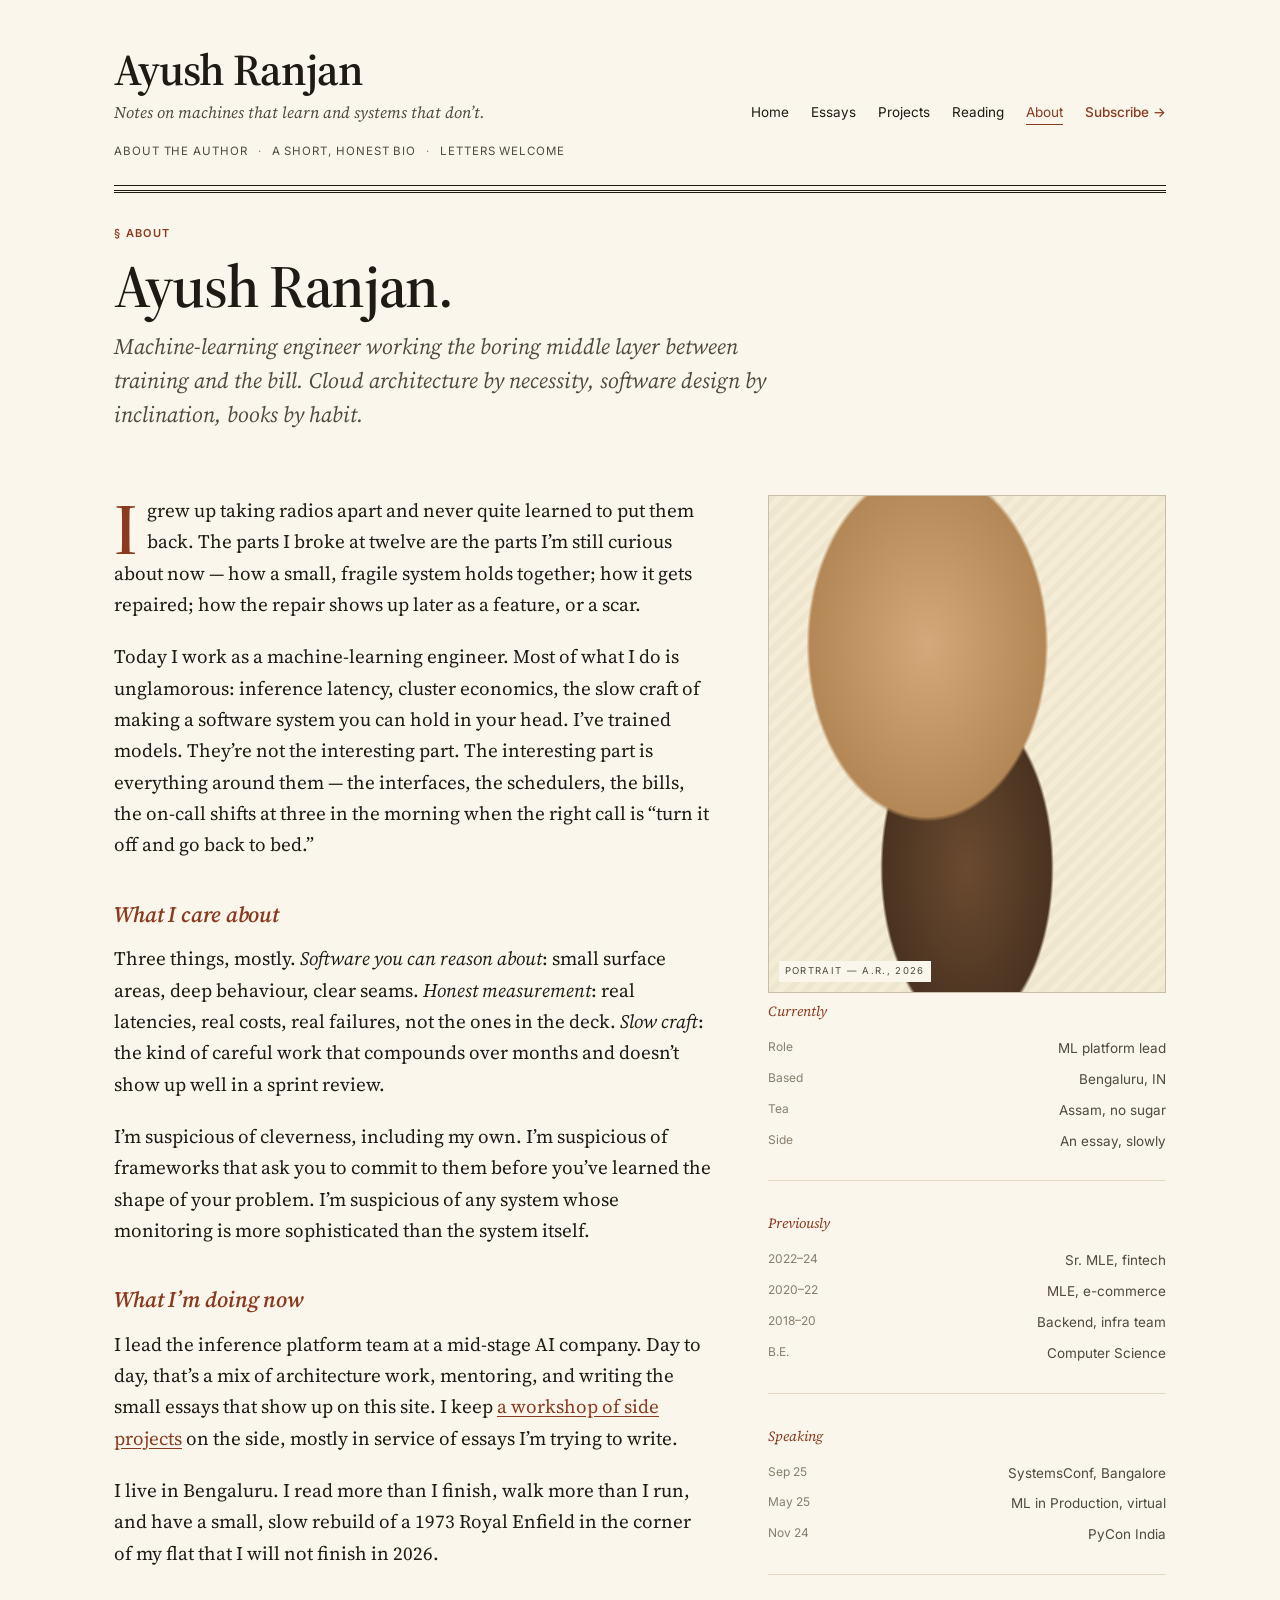
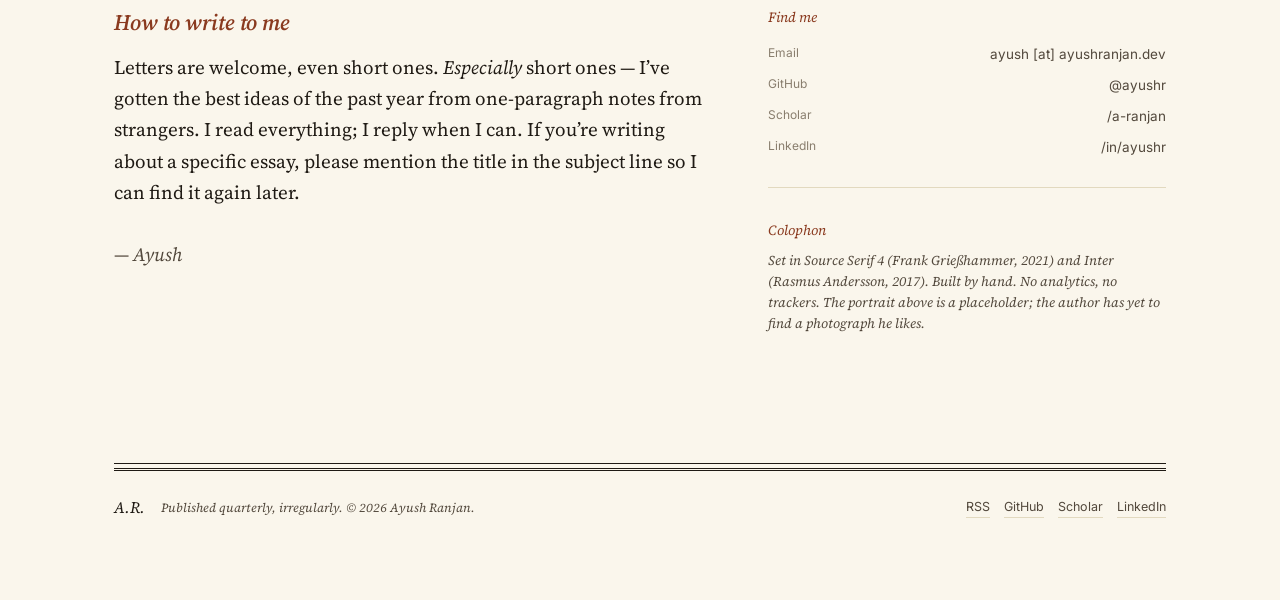
==== about.html @ 7af914fa "Initial commit" ====
<!doctype html>
<html lang="en">
<head>
  <meta charset="utf-8" />
  <meta name="viewport" content="width=device-width,initial-scale=1" />
  <title>About — Ayush Ranjan</title>
  <link rel="preconnect" href="https://fonts.googleapis.com">
  <link rel="preconnect" href="https://fonts.gstatic.com" crossorigin>
  <link href="https://fonts.googleapis.com/css2?family=Inter:wght@400;500;600;700&family=JetBrains+Mono:wght@400;500&family=Source+Serif+4:ital,wght@0,400;0,500;0,600;0,700;1,400;1,500;1,600&display=swap" rel="stylesheet">
  <link rel="stylesheet" href="press.css" />
</head>
<body>
  <main class="pr-wrap" data-screen-label="About">
    <header class="pr-nameplate">
      <div>
        <a href="index.html" class="pr-brand-serif">Ayush&nbsp;Ranjan</a>
        <div class="pr-brand-sub">Notes on machines that learn and systems that don&rsquo;t.</div>
      </div>
      <nav class="pr-nav">
        <a href="index.html">Home</a>
        <a href="writing.html">Essays</a>
        <a href="projects.html">Projects</a>
        <a href="reading.html">Reading</a>
        <a href="about.html" class="is-current">About</a>
        <a href="#" class="is-alt">Subscribe &rarr;</a>
      </nav>
    </header>
    <div class="pr-dateline">
      <span>About the author</span>
      <span class="pr-bullet">&middot;</span>
      <span>A short, honest bio</span>
      <span class="pr-bullet">&middot;</span>
      <span>Letters welcome</span>
    </div>

    <div class="pr-double-rule"></div>

    <section style="padding: 8px 0 16px">
      <div class="pr-kicker" style="margin-bottom:14px">&sect; About</div>
      <h1 style="font-family:var(--pr-serif); font-size:60px; font-weight:600; letter-spacing:-0.022em; margin:0 0 12px; line-height:1.02; text-wrap:balance;">
        Ayush Ranjan.
      </h1>
      <p style="font-family:var(--pr-serif); font-style:italic; font-size:22px; color:var(--pr-ink-2); max-width:680px; margin: 0 0 24px; text-wrap:pretty;">
        Machine-learning engineer working the boring middle layer between training and the bill.
        Cloud architecture by necessity, software design by inclination, books by habit.
      </p>
    </section>

    <section class="pr-about">
      <div class="pr-about-body">
        <p>
          <span class="pr-dropcap">I</span>
          grew up taking radios apart and never quite learned to put them back. The
          parts I broke at twelve are the parts I&rsquo;m still curious about now &mdash;
          how a small, fragile system holds together; how it gets repaired; how the
          repair shows up later as a feature, or a scar.
        </p>
        <p>
          Today I work as a machine-learning engineer. Most of what I do is unglamorous:
          inference latency, cluster economics, the slow craft of making a software
          system you can hold in your head. I&rsquo;ve trained models. They&rsquo;re not
          the interesting part. The interesting part is everything around them &mdash; the
          interfaces, the schedulers, the bills, the on-call shifts at three in the
          morning when the right call is &ldquo;turn it off and go back to bed.&rdquo;
        </p>

        <h2>What I care about</h2>
        <p>
          Three things, mostly. <em>Software you can reason about</em>: small surface
          areas, deep behaviour, clear seams. <em>Honest measurement</em>: real
          latencies, real costs, real failures, not the ones in the deck.
          <em>Slow craft</em>: the kind of careful work that compounds over months and
          doesn&rsquo;t show up well in a sprint review.
        </p>
        <p>
          I&rsquo;m suspicious of cleverness, including my own. I&rsquo;m suspicious of
          frameworks that ask you to commit to them before you&rsquo;ve learned the
          shape of your problem. I&rsquo;m suspicious of any system whose monitoring is
          more sophisticated than the system itself.
        </p>

        <h2>What I&rsquo;m doing now</h2>
        <p>
          I lead the inference platform team at a mid-stage AI company. Day to day,
          that&rsquo;s a mix of architecture work, mentoring, and writing the small
          essays that show up on this site. I keep <a href="projects.html" style="color:var(--pr-accent);text-decoration:underline;text-underline-offset:3px">a workshop of side projects</a>
          on the side, mostly in service of essays I&rsquo;m trying to write.
        </p>
        <p>
          I live in Bengaluru. I read more than I finish, walk more than I run, and
          have a small, slow rebuild of a 1973 Royal Enfield in the corner of my flat
          that I will not finish in 2026.
        </p>

        <h2>How to write to me</h2>
        <p>
          Letters are welcome, even short ones. <em>Especially</em> short ones &mdash;
          I&rsquo;ve gotten the best ideas of the past year from one-paragraph notes
          from strangers. I read everything; I reply when I can. If you&rsquo;re writing
          about a specific essay, please mention the title in the subject line so I can
          find it again later.
        </p>
        <p style="font-family:var(--pr-serif); font-style:italic; color:var(--pr-ink-2); margin-top: 1.6em;">
          &mdash; Ayush
        </p>
      </div>

      <aside class="pr-about-aside">
        <div class="pr-portrait" aria-hidden="true"></div>

        <div class="pr-aside-block">
          <div class="pr-aside-label">Currently</div>
          <ul class="pr-aside-list">
            <li><span class="pr-k">Role</span><span>ML platform lead</span></li>
            <li><span class="pr-k">Based</span><span>Bengaluru, IN</span></li>
            <li><span class="pr-k">Tea</span><span>Assam, no sugar</span></li>
            <li><span class="pr-k">Side</span><span>An essay, slowly</span></li>
          </ul>
        </div>

        <div class="pr-aside-block">
          <div class="pr-aside-label">Previously</div>
          <ul class="pr-aside-list">
            <li><span class="pr-k">2022&ndash;24</span><span>Sr. MLE, fintech</span></li>
            <li><span class="pr-k">2020&ndash;22</span><span>MLE, e-commerce</span></li>
            <li><span class="pr-k">2018&ndash;20</span><span>Backend, infra team</span></li>
            <li><span class="pr-k">B.E.</span><span>Computer Science</span></li>
          </ul>
        </div>

        <div class="pr-aside-block">
          <div class="pr-aside-label">Speaking</div>
          <ul class="pr-aside-list">
            <li><span class="pr-k">Sep 25</span><span>SystemsConf, Bangalore</span></li>
            <li><span class="pr-k">May 25</span><span>ML in Production, virtual</span></li>
            <li><span class="pr-k">Nov 24</span><span>PyCon India</span></li>
          </ul>
        </div>

        <div class="pr-aside-block">
          <div class="pr-aside-label">Find me</div>
          <ul class="pr-aside-list">
            <li><span class="pr-k">Email</span><span>ayush&nbsp;[at]&nbsp;ayushranjan.dev</span></li>
            <li><span class="pr-k">GitHub</span><span>@ayushr</span></li>
            <li><span class="pr-k">Scholar</span><span>/a-ranjan</span></li>
            <li><span class="pr-k">LinkedIn</span><span>/in/ayushr</span></li>
          </ul>
        </div>

        <div class="pr-aside-block">
          <div class="pr-aside-label">Colophon</div>
          <p style="font-family:var(--pr-serif); font-style:italic; font-size:13.5px; color:var(--pr-ink-2); margin: 0; line-height:1.55;">
            Set in Source Serif 4 (Frank Grie&szlig;hammer, 2021) and Inter (Rasmus Andersson, 2017). Built by hand. No analytics, no trackers. The portrait above is a placeholder; the author has yet to find a photograph he likes.
          </p>
        </div>
      </aside>
    </section>

    <footer class="pr-foot">
      <div class="pr-double-rule"></div>
      <div class="pr-foot-row">
        <span class="pr-foot-mark">A.R.</span>
        <span class="pr-foot-text">Published quarterly, irregularly. &copy; 2026 Ayush Ranjan.</span>
        <span class="pr-foot-links">
          <a href="#">RSS</a>
          <a href="#">GitHub</a>
          <a href="#">Scholar</a>
          <a href="#">LinkedIn</a>
        </span>
      </div>
    </footer>
  </main>
</body>
</html>
---- press.css ----
/* Press — shared stylesheet
   Editorial broadsheet: Source Serif headlines, Inter body.
*/

:root {
  --pr-serif: 'Source Serif 4', 'Source Serif Pro', Georgia, serif;
  --pr-sans: 'Inter', -apple-system, BlinkMacSystemFont, system-ui, sans-serif;
  --pr-ink: #1f1a14;
  --pr-ink-2: #52483c;
  --pr-ink-3: #897e6e;
  --pr-paper: #faf6ec;
  --pr-paper-2: #f4eedd;
  --pr-rule: #c8bea5;
  --pr-rule-soft: #e2d9bf;
  --pr-accent: #8a3a1f;
  --pr-accent-soft: #efe6d2;
  --pr-leaf: #54663a;
  --pr-leaf-soft: #e7ecdb;
}

* { box-sizing: border-box; }

html, body {
  margin: 0;
  padding: 0;
  background: var(--pr-paper);
  color: var(--pr-ink);
  font-family: var(--pr-sans);
  font-size: 15px;
  line-height: 1.55;
  -webkit-font-smoothing: antialiased;
  text-rendering: optimizeLegibility;
}

a { color: inherit; }

.pr-wrap {
  max-width: 1180px;
  margin: 0 auto;
  padding: 48px 64px 80px;
}

/* ── Nameplate ────────────────────────────────────────────── */
.pr-nameplate {
  display: flex;
  justify-content: space-between;
  align-items: flex-end;
  margin-bottom: 18px;
}
.pr-brand-serif {
  font-family: var(--pr-serif);
  font-size: 44px;
  font-weight: 600;
  letter-spacing: -0.02em;
  line-height: 1;
  text-decoration: none;
  color: var(--pr-ink);
}
.pr-brand-sub {
  font-family: var(--pr-serif);
  font-style: italic;
  font-size: 16px;
  color: var(--pr-ink-2);
  margin-top: 8px;
}
.pr-nav {
  display: flex;
  gap: 22px;
  font-size: 13.5px;
}
.pr-nav a {
  color: var(--pr-ink);
  text-decoration: none;
  border-bottom: 1px solid transparent;
  padding-bottom: 1px;
  transition: border-color 0.15s, color 0.15s;
}
.pr-nav a:hover { border-color: var(--pr-rule); }
.pr-nav a.is-current { border-color: var(--pr-accent); color: var(--pr-accent); }
.pr-nav a.is-alt { color: var(--pr-accent); font-weight: 500; }

.pr-dateline {
  font-size: 11.5px;
  color: var(--pr-ink-2);
  letter-spacing: 0.08em;
  text-transform: uppercase;
  display: flex;
  gap: 10px;
  flex-wrap: wrap;
}
.pr-dateline .pr-bullet { color: var(--pr-ink-3); }

/* ── Rules ────────────────────────────────────────────────── */
.pr-double-rule {
  height: 0;
  border-top: 1px solid var(--pr-ink);
  border-bottom: 3px double var(--pr-ink);
  padding: 2px 0;
  margin: 24px 0;
}
.pr-single-rule {
  height: 1px;
  background: var(--pr-rule);
  margin: 24px 0;
}

/* ── Section heads ────────────────────────────────────────── */
.pr-section { padding: 8px 0 28px; }
.pr-section-head {
  display: flex;
  justify-content: space-between;
  align-items: baseline;
  margin-bottom: 24px;
  gap: 18px;
}
.pr-section-head-l { display: flex; align-items: baseline; gap: 12px; }
.pr-section-tag {
  font-family: var(--pr-serif);
  font-style: italic;
  font-size: 14px;
  color: var(--pr-accent);
}
.pr-section-title {
  font-family: var(--pr-serif);
  font-size: 26px;
  font-weight: 600;
  letter-spacing: -0.01em;
  margin: 0;
}
.pr-section-meta {
  font-family: var(--pr-serif);
  font-style: italic;
  font-size: 14px;
  color: var(--pr-ink-2);
}
.pr-section-link {
  font-size: 12.5px;
  color: var(--pr-ink-2);
  text-decoration: none;
  border-bottom: 1px solid var(--pr-rule);
}
.pr-section-link:hover { color: var(--pr-accent); border-color: var(--pr-accent); }

/* ── Kicker / chip ────────────────────────────────────────── */
.pr-kicker {
  font-size: 11px;
  letter-spacing: 0.12em;
  text-transform: uppercase;
  color: var(--pr-accent);
  font-weight: 600;
}
.pr-chip {
  font-size: 10px;
  letter-spacing: 0.1em;
  text-transform: uppercase;
  padding: 3px 8px;
  border-radius: 999px;
  font-weight: 600;
}
.pr-chip--ship { background: var(--pr-leaf-soft); color: var(--pr-leaf); }
.pr-chip--pause { background: var(--pr-accent-soft); color: #7a653a; }
.pr-chip--archive { background: #e6dfd0; color: #7a705f; }

/* ── Buttons ──────────────────────────────────────────────── */
.pr-btn {
  display: inline-flex;
  align-items: center;
  gap: 6px;
  font-size: 13px;
  color: var(--pr-accent);
  text-decoration: none;
  font-weight: 500;
  cursor: pointer;
  background: transparent;
  border: none;
  padding: 0;
  font-family: inherit;
}
.pr-btn:hover { text-decoration: underline; text-underline-offset: 3px; }

/* ── Footer ───────────────────────────────────────────────── */
.pr-foot { margin-top: 48px; }
.pr-foot-row {
  display: flex;
  justify-content: space-between;
  align-items: center;
  font-size: 12.5px;
  color: var(--pr-ink-2);
  gap: 16px;
  flex-wrap: wrap;
}
.pr-foot-mark { font-family: var(--pr-serif); font-style: italic; font-size: 16px; color: var(--pr-ink); }
.pr-foot-text { font-family: var(--pr-serif); font-style: italic; flex: 1; min-width: 200px; }
.pr-foot-links { display: flex; gap: 14px; }
.pr-foot-links a {
  color: var(--pr-ink-2);
  text-decoration: none;
  border-bottom: 1px solid var(--pr-rule-soft);
}
.pr-foot-links a:hover { color: var(--pr-accent); border-color: var(--pr-accent); }

/* ── Home: hero ───────────────────────────────────────────── */
.pr-hero { display: grid; grid-template-columns: 1.3fr 1fr; gap: 48px; padding: 12px 0 32px; }
.pr-hero-title {
  font-family: var(--pr-serif);
  font-size: 56px;
  line-height: 1.04;
  letter-spacing: -0.02em;
  font-weight: 600;
  margin: 14px 0 0;
  text-wrap: balance;
}
.pr-hero-title em { font-style: italic; font-weight: 500; }
.pr-hero-dek {
  font-family: var(--pr-serif);
  font-size: 18px;
  line-height: 1.55;
  color: var(--pr-ink-2);
  margin-top: 24px;
  max-width: 520px;
  text-wrap: pretty;
}
.pr-hero-foot {
  margin-top: 28px;
  display: flex;
  gap: 10px;
  align-items: center;
  font-size: 13px;
  color: var(--pr-ink-2);
}
.pr-byline { font-family: var(--pr-serif); font-style: italic; }
.pr-hero-r { border-left: 1px solid var(--pr-rule); padding-left: 32px; }
.pr-feat-title {
  font-family: var(--pr-serif);
  font-size: 26px;
  font-weight: 600;
  line-height: 1.15;
  letter-spacing: -0.01em;
  margin: 10px 0 0;
  text-wrap: balance;
}
.pr-feat-title a { color: inherit; text-decoration: none; }
.pr-feat-title a:hover { color: var(--pr-accent); }
.pr-feat-dek { font-size: 14px; color: var(--pr-ink-2); line-height: 1.55; margin-top: 12px; text-wrap: pretty; }
.pr-feat-meta { font-size: 12px; color: var(--pr-ink-3); margin-top: 14px; display: flex; gap: 8px; align-items: center; }
.pr-feat-plate {
  margin-top: 20px;
  height: 160px;
  border: 1px solid var(--pr-rule);
  background: repeating-linear-gradient(135deg, #efe6cf 0 6px, #f5ecd6 6px 12px);
  display: flex;
  align-items: flex-end;
  padding: 12px;
  position: relative;
}
.pr-feat-plate-label {
  font-size: 10.5px;
  letter-spacing: 0.1em;
  text-transform: uppercase;
  color: var(--pr-ink-2);
  background: var(--pr-paper);
  padding: 3px 6px;
}

/* ── Essay list ───────────────────────────────────────────── */
.pr-essay-grid {
  list-style: none;
  padding: 0;
  margin: 0;
  display: grid;
  grid-template-columns: 1fr 1fr;
  gap: 32px 48px;
}
.pr-essay-grid--three { grid-template-columns: 1fr 1fr 1fr; gap: 32px; }
.pr-essay {
  border-top: 1px solid var(--pr-rule);
  padding-top: 16px;
}
.pr-essay-head { display: flex; justify-content: space-between; align-items: baseline; margin-bottom: 8px; gap: 12px; }
.pr-essay-meta { font-size: 11.5px; color: var(--pr-ink-3); white-space: nowrap; }
.pr-essay-title {
  font-family: var(--pr-serif);
  font-size: 22px;
  line-height: 1.2;
  font-weight: 600;
  letter-spacing: -0.01em;
  margin: 4px 0 10px;
  text-wrap: balance;
}
.pr-essay-title a { color: inherit; text-decoration: none; }
.pr-essay-title a:hover { color: var(--pr-accent); }
.pr-essay-blurb { font-size: 14px; color: var(--pr-ink-2); margin: 0; line-height: 1.55; text-wrap: pretty; }
.pr-essay-more { margin-top: 10px; }

/* ── Writing archive: long list ───────────────────────────── */
.pr-archive-row {
  display: grid;
  grid-template-columns: 120px 1fr 100px;
  gap: 24px;
  padding: 18px 0;
  border-bottom: 1px solid var(--pr-rule-soft);
  align-items: baseline;
  text-decoration: none;
  color: inherit;
  transition: background 0.12s;
}
.pr-archive-row:hover { background: rgba(0,0,0,0.025); }
.pr-archive-date { font-size: 12px; color: var(--pr-ink-3); letter-spacing: 0.04em; }
.pr-archive-title { font-family: var(--pr-serif); font-size: 19px; font-weight: 500; letter-spacing: -0.005em; }
.pr-archive-title-kicker { font-size: 11px; letter-spacing: 0.12em; text-transform: uppercase; color: var(--pr-accent); display: block; margin-bottom: 4px; font-weight: 600; }
.pr-archive-meta { font-size: 12px; color: var(--pr-ink-3); text-align: right; }

.pr-year-head {
  font-family: var(--pr-serif);
  font-size: 14px;
  font-style: italic;
  color: var(--pr-ink-2);
  letter-spacing: 0.04em;
  padding: 32px 0 6px;
  border-bottom: 1px solid var(--pr-rule);
  margin-bottom: 0;
}
.pr-year-head:first-of-type { padding-top: 8px; }

.pr-archive-intro {
  font-family: var(--pr-serif);
  font-size: 18px;
  color: var(--pr-ink-2);
  max-width: 640px;
  margin: 0 0 32px;
  text-wrap: pretty;
  font-style: italic;
}

/* Filter chips */
.pr-filter-bar {
  display: flex;
  gap: 6px;
  margin: 8px 0 24px;
  flex-wrap: wrap;
  align-items: center;
}
.pr-filter-label { font-size: 12px; color: var(--pr-ink-3); margin-right: 6px; }
.pr-chip-btn {
  font-family: inherit;
  font-size: 12px;
  color: var(--pr-ink-2);
  background: transparent;
  border: 1px solid var(--pr-rule);
  border-radius: 999px;
  padding: 4px 12px;
  cursor: pointer;
  transition: all 0.12s;
}
.pr-chip-btn:hover { border-color: var(--pr-ink-2); color: var(--pr-ink); }
.pr-chip-btn.is-active {
  background: var(--pr-ink);
  border-color: var(--pr-ink);
  color: var(--pr-paper);
}

/* ── Essay reader ─────────────────────────────────────────── */
.pr-article {
  max-width: 680px;
  margin: 0 auto;
}
.pr-article-head { padding: 12px 0 32px; }
.pr-article-title {
  font-family: var(--pr-serif);
  font-size: 52px;
  line-height: 1.05;
  letter-spacing: -0.022em;
  font-weight: 600;
  margin: 16px 0 18px;
  text-wrap: balance;
}
.pr-article-dek {
  font-family: var(--pr-serif);
  font-size: 21px;
  line-height: 1.45;
  color: var(--pr-ink-2);
  font-style: italic;
  font-weight: 400;
  margin: 0;
  text-wrap: pretty;
}
.pr-article-meta {
  display: flex;
  gap: 12px;
  align-items: center;
  margin-top: 24px;
  padding-top: 18px;
  border-top: 1px solid var(--pr-rule-soft);
  font-size: 13px;
  color: var(--pr-ink-2);
}
.pr-article-meta .pr-author-avatar {
  width: 36px;
  height: 36px;
  border-radius: 50%;
  background: var(--pr-accent);
  color: var(--pr-paper);
  display: flex;
  align-items: center;
  justify-content: center;
  font-family: var(--pr-serif);
  font-weight: 600;
  font-size: 16px;
}

.pr-article-body {
  font-family: var(--pr-serif);
  font-size: 19px;
  line-height: 1.65;
  color: var(--pr-ink);
}
.pr-article-body > * + * { margin-top: 1.1em; }
.pr-article-body p { margin: 0; text-wrap: pretty; }
.pr-article-body h2 {
  font-family: var(--pr-serif);
  font-size: 26px;
  font-weight: 600;
  letter-spacing: -0.01em;
  margin: 1.8em 0 0.3em;
  text-wrap: balance;
}
.pr-article-body h3 {
  font-family: var(--pr-serif);
  font-size: 20px;
  font-style: italic;
  font-weight: 500;
  margin: 1.6em 0 0.2em;
  color: var(--pr-ink);
}
.pr-article-body blockquote {
  margin: 1.4em 0;
  padding: 0 0 0 24px;
  border-left: 3px solid var(--pr-accent);
  font-style: italic;
  color: var(--pr-ink-2);
}
.pr-article-body code {
  font-family: 'JetBrains Mono', ui-monospace, monospace;
  font-size: 0.85em;
  background: var(--pr-paper-2);
  padding: 2px 6px;
  border-radius: 3px;
}
.pr-article-body pre {
  font-family: 'JetBrains Mono', ui-monospace, monospace;
  font-size: 13.5px;
  background: var(--pr-paper-2);
  border: 1px solid var(--pr-rule-soft);
  padding: 18px 22px;
  overflow-x: auto;
  line-height: 1.55;
}
.pr-article-body pre code { background: transparent; padding: 0; }
.pr-article-body ul, .pr-article-body ol { padding-left: 1.4em; }
.pr-article-body li { margin: 0.4em 0; }
.pr-article-body figure { margin: 1.8em 0; }
.pr-article-body figcaption {
  font-size: 13px;
  color: var(--pr-ink-3);
  font-style: italic;
  font-family: var(--pr-serif);
  margin-top: 8px;
  text-align: center;
}
.pr-article-body .pr-fig-plate {
  height: 240px;
  background: repeating-linear-gradient(135deg, #efe6cf 0 6px, #f5ecd6 6px 12px);
  border: 1px solid var(--pr-rule);
  display: flex;
  align-items: center;
  justify-content: center;
}
.pr-article-body .pr-fig-plate span {
  font-family: var(--pr-sans);
  font-size: 11px;
  letter-spacing: 0.12em;
  text-transform: uppercase;
  color: var(--pr-ink-2);
  background: var(--pr-paper);
  padding: 4px 10px;
}

.pr-dropcap {
  font-family: var(--pr-serif);
  font-size: 72px;
  line-height: 0.78;
  float: left;
  margin: 6px 10px 0 0;
  color: var(--pr-accent);
  font-weight: 600;
}

.pr-article-foot {
  margin-top: 64px;
  padding-top: 32px;
  border-top: 3px double var(--pr-ink);
}
.pr-related {
  display: grid;
  grid-template-columns: 1fr 1fr;
  gap: 32px;
  margin-top: 24px;
}
.pr-related a {
  text-decoration: none;
  display: block;
  padding-top: 14px;
  border-top: 1px solid var(--pr-rule);
}
.pr-related-kicker { font-size: 11px; letter-spacing: 0.12em; text-transform: uppercase; color: var(--pr-ink-3); margin-bottom: 6px; }
.pr-related-title { font-family: var(--pr-serif); font-size: 18px; font-weight: 600; color: var(--pr-ink); }

/* ── Projects ─────────────────────────────────────────────── */
.pr-proj-detail {
  display: grid;
  grid-template-columns: 1fr;
  gap: 0;
  margin-top: 8px;
}
.pr-proj-row {
  display: grid;
  grid-template-columns: 240px 1fr;
  gap: 56px;
  padding: 36px 0;
  border-top: 1px solid var(--pr-rule);
}
.pr-proj-row:last-child { border-bottom: 1px solid var(--pr-rule); }
.pr-proj-name {
  font-family: var(--pr-serif);
  font-size: 32px;
  font-weight: 600;
  letter-spacing: -0.015em;
  margin: 0;
}
.pr-proj-tag { font-size: 11px; letter-spacing: 0.12em; text-transform: uppercase; color: var(--pr-ink-3); margin-bottom: 10px; }
.pr-proj-status { margin-top: 14px; display: flex; align-items: center; gap: 8px; }
.pr-proj-lede {
  font-family: var(--pr-serif);
  font-size: 19px;
  font-style: italic;
  color: var(--pr-ink-2);
  margin: 0 0 16px;
  line-height: 1.45;
}
.pr-proj-body { font-size: 15px; color: var(--pr-ink); line-height: 1.65; }
.pr-proj-body p { margin: 0 0 14px; text-wrap: pretty; }
.pr-proj-stats {
  display: grid;
  grid-template-columns: repeat(3, 1fr);
  gap: 24px;
  margin: 18px 0 14px;
  padding: 16px 0;
  border-top: 1px solid var(--pr-rule-soft);
  border-bottom: 1px solid var(--pr-rule-soft);
}
.pr-stat-num {
  font-family: var(--pr-serif);
  font-size: 26px;
  font-weight: 600;
  color: var(--pr-ink);
  letter-spacing: -0.02em;
}
.pr-stat-label { font-size: 11px; letter-spacing: 0.1em; text-transform: uppercase; color: var(--pr-ink-3); margin-top: 4px; }
.pr-proj-stack { display: flex; gap: 8px; flex-wrap: wrap; margin-top: 12px; }
.pr-stack-chip {
  font-family: 'JetBrains Mono', ui-monospace, monospace;
  font-size: 11.5px;
  color: var(--pr-ink-2);
  background: var(--pr-paper-2);
  padding: 3px 8px;
  border-radius: 3px;
}
.pr-proj-links { margin-top: 16px; display: flex; gap: 16px; font-size: 13px; }

/* ── Reading log ──────────────────────────────────────────── */
.pr-read-section { margin-bottom: 40px; }
.pr-read-list { list-style: none; padding: 0; margin: 0; }
.pr-read-item {
  display: grid;
  grid-template-columns: 60px 1fr 100px;
  gap: 20px;
  padding: 14px 0;
  border-bottom: 1px solid var(--pr-rule-soft);
  align-items: baseline;
}
.pr-read-num { font-family: var(--pr-serif); font-style: italic; color: var(--pr-ink-3); font-size: 13px; }
.pr-read-title { font-family: var(--pr-serif); font-size: 17px; color: var(--pr-ink); font-weight: 500; }
.pr-read-by { font-size: 12.5px; color: var(--pr-ink-3); margin-left: 8px; }
.pr-read-note { font-family: var(--pr-serif); font-style: italic; font-size: 14px; color: var(--pr-ink-2); margin-top: 4px; text-wrap: pretty; }
.pr-read-verdict {
  font-size: 11px;
  letter-spacing: 0.1em;
  text-transform: uppercase;
  color: var(--pr-ink-3);
  text-align: right;
}
.pr-read-verdict.is-current { color: var(--pr-accent); font-weight: 600; }
.pr-read-verdict.is-great { color: var(--pr-leaf); font-weight: 600; }

/* ── About ────────────────────────────────────────────────── */
.pr-about { display: grid; grid-template-columns: 1.5fr 1fr; gap: 56px; padding: 24px 0; }
.pr-about-body {
  font-family: var(--pr-serif);
  font-size: 19px;
  line-height: 1.65;
  color: var(--pr-ink);
}
.pr-about-body p { margin: 0; text-wrap: pretty; }
.pr-about-body p + p { margin-top: 1.1em; }
.pr-about-body h2 {
  font-family: var(--pr-serif);
  font-size: 22px;
  font-weight: 600;
  font-style: italic;
  letter-spacing: -0.005em;
  margin: 1.6em 0 0.5em;
  color: var(--pr-accent);
}
.pr-about-aside {
  font-size: 13.5px;
  color: var(--pr-ink-2);
}
.pr-aside-block { margin-bottom: 32px; padding-bottom: 24px; border-bottom: 1px solid var(--pr-rule-soft); }
.pr-aside-block:last-child { border: none; }
.pr-aside-label {
  font-family: var(--pr-serif);
  font-style: italic;
  font-size: 14px;
  color: var(--pr-accent);
  margin-bottom: 10px;
}
.pr-aside-list { list-style: none; padding: 0; margin: 0; }
.pr-aside-list li { padding: 5px 0; display: flex; justify-content: space-between; gap: 12px; }
.pr-aside-list .pr-k { color: var(--pr-ink-3); font-size: 12px; }

.pr-portrait {
  width: 100%;
  aspect-ratio: 4/5;
  background:
    radial-gradient(ellipse at 40% 30%, #d4a87a 0%, #b48756 35%, transparent 36%),
    radial-gradient(ellipse at 50% 75%, #6b4a30 0%, #4a3320 30%, transparent 31%),
    repeating-linear-gradient(135deg, #efe6cf 0 6px, #f5ecd6 6px 12px);
  border: 1px solid var(--pr-rule);
  margin-bottom: 8px;
  position: relative;
}
.pr-portrait::after {
  content: 'PORTRAIT — A.R., 2026';
  position: absolute;
  bottom: 10px;
  left: 10px;
  font-family: var(--pr-sans);
  font-size: 9.5px;
  letter-spacing: 0.14em;
  text-transform: uppercase;
  color: var(--pr-ink-2);
  background: var(--pr-paper);
  padding: 3px 6px;
}

/* ── Now strip ────────────────────────────────────────────── */
.pr-now-strip {
  display: grid;
  grid-template-columns: repeat(3, 1fr);
  gap: 28px;
  padding: 22px 0;
  border-top: 1px solid var(--pr-rule);
  border-bottom: 1px solid var(--pr-rule);
  background: rgba(0,0,0,0.012);
}
.pr-now-col { padding: 0 4px; }
.pr-now-k { font-size: 10.5px; letter-spacing: 0.12em; text-transform: uppercase; color: var(--pr-accent); font-weight: 600; margin-bottom: 6px; }
.pr-now-v { font-family: var(--pr-serif); font-size: 15px; color: var(--pr-ink); line-height: 1.45; }

/* ── Crumbs ───────────────────────────────────────────────── */
.pr-crumbs {
  font-size: 12px;
  color: var(--pr-ink-3);
  margin-bottom: 8px;
  letter-spacing: 0.04em;
}
.pr-crumbs a { color: var(--pr-ink-2); text-decoration: none; border-bottom: 1px solid var(--pr-rule-soft); }
.pr-crumbs a:hover { color: var(--pr-accent); }

/* ── Responsive ───────────────────────────────────────────── */
@media (max-width: 880px) {
  .pr-wrap { padding: 32px 28px 56px; }
  .pr-nameplate { flex-direction: column; align-items: flex-start; gap: 16px; }
  .pr-hero, .pr-about, .pr-proj-row, .pr-now-strip { grid-template-columns: 1fr; gap: 24px; }
  .pr-hero-r { border-left: none; padding-left: 0; border-top: 1px solid var(--pr-rule); padding-top: 24px; }
  .pr-essay-grid, .pr-essay-grid--three, .pr-related { grid-template-columns: 1fr; }
  .pr-hero-title { font-size: 40px; }
  .pr-article-title { font-size: 36px; }
  .pr-archive-row { grid-template-columns: 1fr; gap: 6px; }
  .pr-archive-meta { text-align: left; }
  .pr-read-item { grid-template-columns: 1fr; gap: 6px; }
  .pr-read-verdict { text-align: left; }
}
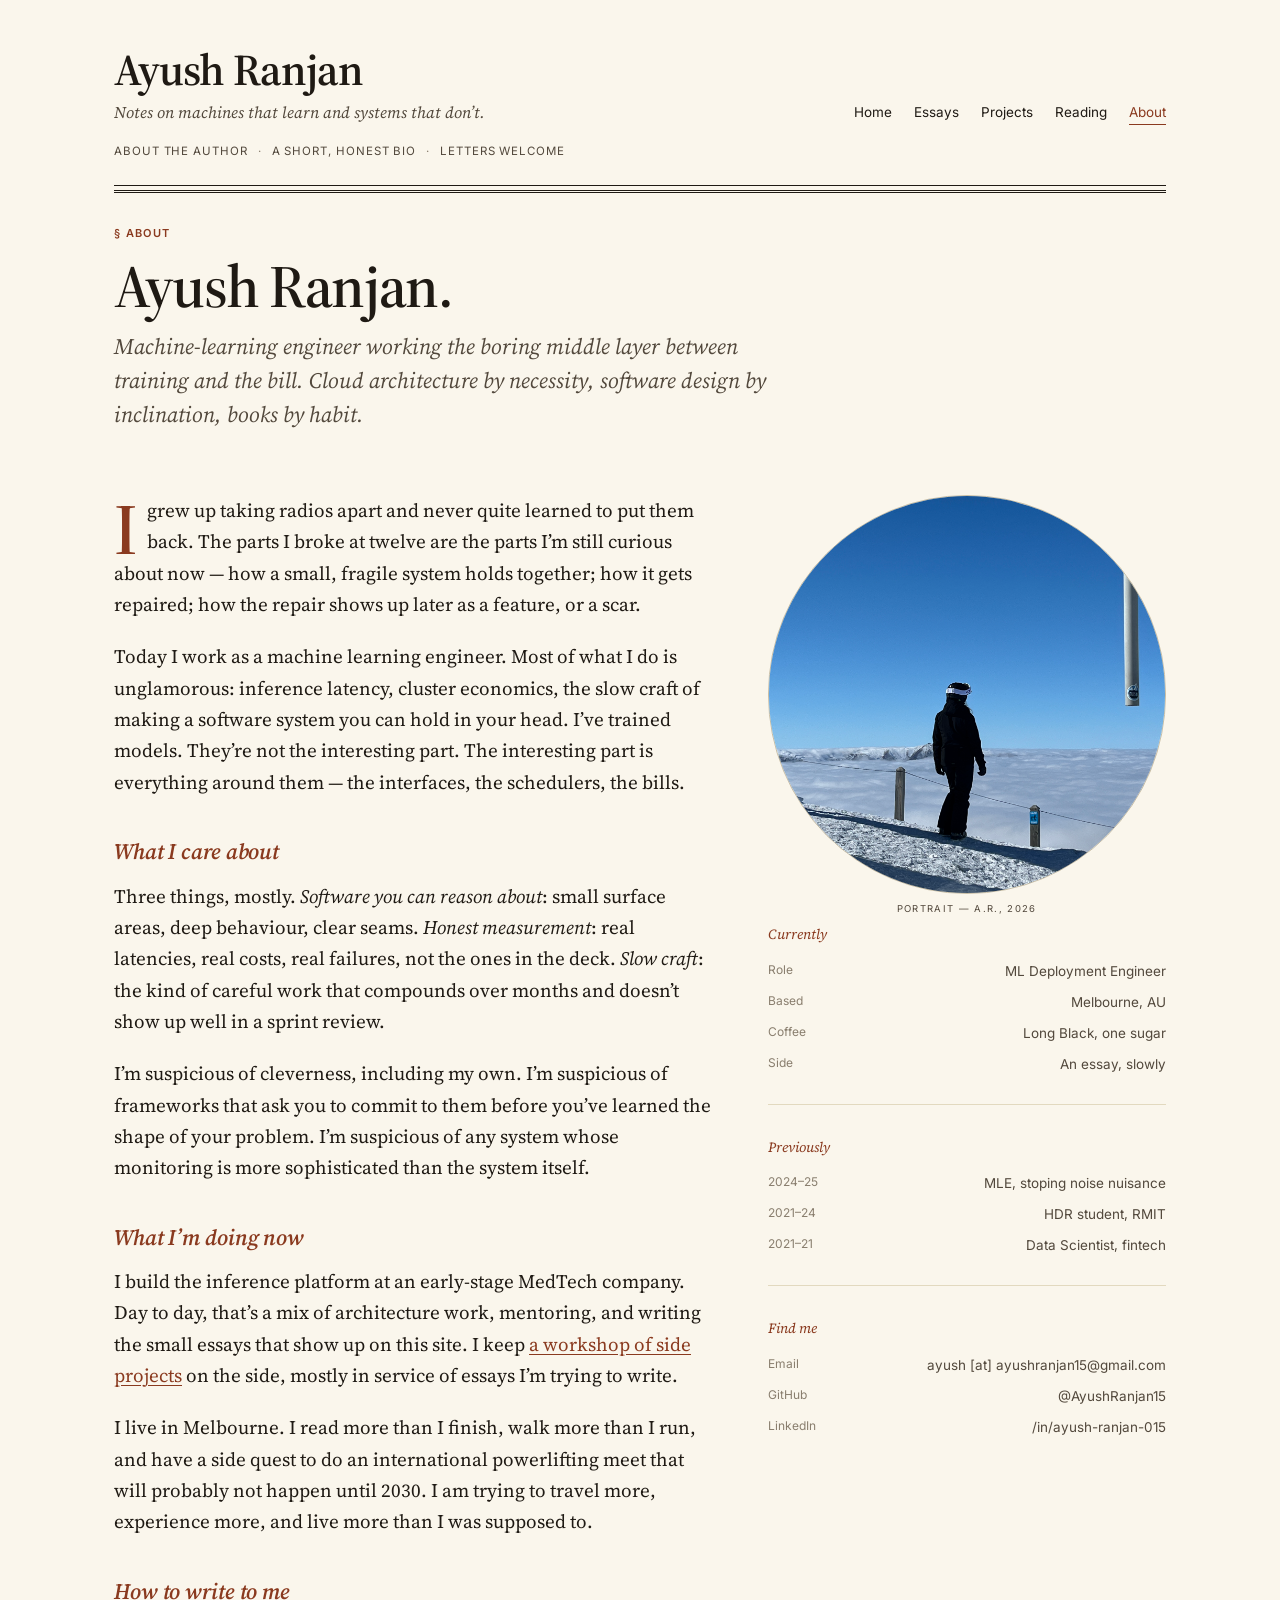
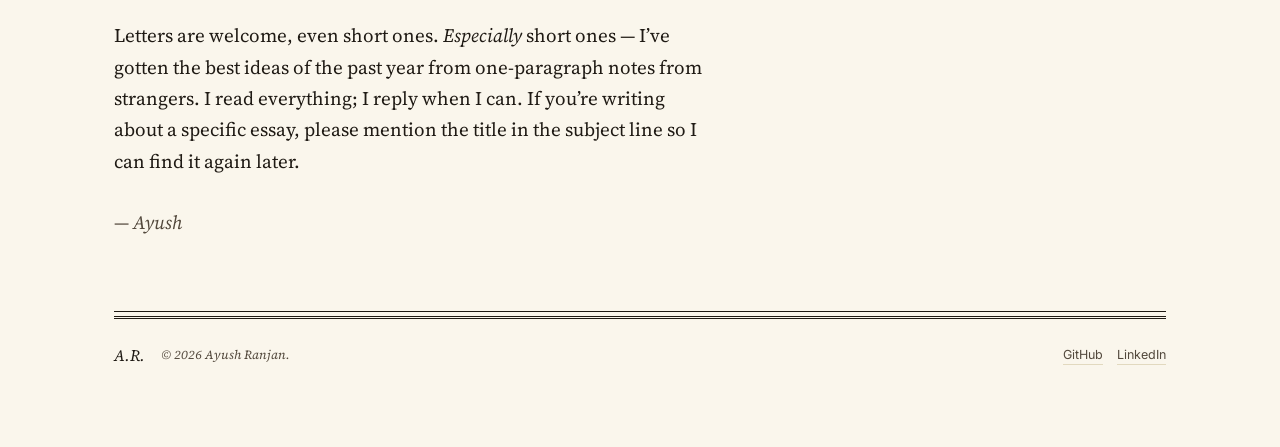
==== commit 69172b3e: "removing boilerplate" ====
--- a/about.html
+++ b/about.html
@@ -22,7 +22,6 @@
         <a href="projects.html">Projects</a>
         <a href="reading.html">Reading</a>
         <a href="about.html" class="is-current">About</a>
-        <a href="#" class="is-alt">Subscribe &rarr;</a>
       </nav>
     </header>
     <div class="pr-dateline">
@@ -56,12 +55,11 @@
           repair shows up later as a feature, or a scar.
         </p>
         <p>
-          Today I work as a machine-learning engineer. Most of what I do is unglamorous:
+          Today I work as a machine learning engineer. Most of what I do is unglamorous:
           inference latency, cluster economics, the slow craft of making a software
           system you can hold in your head. I&rsquo;ve trained models. They&rsquo;re not
           the interesting part. The interesting part is everything around them &mdash; the
-          interfaces, the schedulers, the bills, the on-call shifts at three in the
-          morning when the right call is &ldquo;turn it off and go back to bed.&rdquo;
+          interfaces, the schedulers, the bills.
         </p>
 
         <h2>What I care about</h2>
@@ -81,15 +79,15 @@
 
         <h2>What I&rsquo;m doing now</h2>
         <p>
-          I lead the inference platform team at a mid-stage AI company. Day to day,
+          I build the inference platform at an early-stage MedTech company. Day to day,
           that&rsquo;s a mix of architecture work, mentoring, and writing the small
           essays that show up on this site. I keep <a href="projects.html" style="color:var(--pr-accent);text-decoration:underline;text-underline-offset:3px">a workshop of side projects</a>
           on the side, mostly in service of essays I&rsquo;m trying to write.
         </p>
         <p>
-          I live in Bengaluru. I read more than I finish, walk more than I run, and
-          have a small, slow rebuild of a 1973 Royal Enfield in the corner of my flat
-          that I will not finish in 2026.
+          I live in Melbourne. I read more than I finish, walk more than I run, and
+          have a side quest to do an international powerlifting meet that will probably not happen until 2030.
+          I am trying to travel more, experience more, and live more than I was supposed to.
         </p>
 
         <h2>How to write to me</h2>
@@ -106,14 +104,17 @@
       </div>
 
       <aside class="pr-about-aside">
-        <div class="pr-portrait" aria-hidden="true"></div>
+        <div class="pr-portrait">
+          <img src="photos/me_for_about_page.JPG" alt="Ayush Ranjan on a ski slope" />
+        </div>
+        <div class="pr-portrait-caption">Portrait — A.R., 2026</div>
 
         <div class="pr-aside-block">
           <div class="pr-aside-label">Currently</div>
           <ul class="pr-aside-list">
-            <li><span class="pr-k">Role</span><span>ML platform lead</span></li>
-            <li><span class="pr-k">Based</span><span>Bengaluru, IN</span></li>
-            <li><span class="pr-k">Tea</span><span>Assam, no sugar</span></li>
+            <li><span class="pr-k">Role</span><span>ML Deployment Engineer</span></li>
+            <li><span class="pr-k">Based</span><span>Melbourne, AU</span></li>
+            <li><span class="pr-k">Coffee</span><span>Long Black, one sugar</span></li>
             <li><span class="pr-k">Side</span><span>An essay, slowly</span></li>
           </ul>
         </div>
@@ -121,37 +122,19 @@
         <div class="pr-aside-block">
           <div class="pr-aside-label">Previously</div>
           <ul class="pr-aside-list">
-            <li><span class="pr-k">2022&ndash;24</span><span>Sr. MLE, fintech</span></li>
-            <li><span class="pr-k">2020&ndash;22</span><span>MLE, e-commerce</span></li>
-            <li><span class="pr-k">2018&ndash;20</span><span>Backend, infra team</span></li>
-            <li><span class="pr-k">B.E.</span><span>Computer Science</span></li>
-          </ul>
-        </div>
-
-        <div class="pr-aside-block">
-          <div class="pr-aside-label">Speaking</div>
-          <ul class="pr-aside-list">
-            <li><span class="pr-k">Sep 25</span><span>SystemsConf, Bangalore</span></li>
-            <li><span class="pr-k">May 25</span><span>ML in Production, virtual</span></li>
-            <li><span class="pr-k">Nov 24</span><span>PyCon India</span></li>
+            <li><span class="pr-k">2024&ndash;25</span><span>MLE, stoping noise nuisance</span></li>
+            <li><span class="pr-k">2021&ndash;24</span><span>HDR student, RMIT</span></li>
+            <li><span class="pr-k">2021&ndash;21</span><span>Data Scientist, fintech</span></li>
           </ul>
         </div>
 
         <div class="pr-aside-block">
           <div class="pr-aside-label">Find me</div>
           <ul class="pr-aside-list">
-            <li><span class="pr-k">Email</span><span>ayush&nbsp;[at]&nbsp;ayushranjan.dev</span></li>
-            <li><span class="pr-k">GitHub</span><span>@ayushr</span></li>
-            <li><span class="pr-k">Scholar</span><span>/a-ranjan</span></li>
-            <li><span class="pr-k">LinkedIn</span><span>/in/ayushr</span></li>
+            <li><span class="pr-k">Email</span><span>ayush&nbsp;[at]&nbsp;ayushranjan15@gmail.com</span></li>
+            <li><span class="pr-k">GitHub</span><span>@AyushRanjan15</span></li>
+            <li><span class="pr-k">LinkedIn</span><span>/in/ayush-ranjan-015</span></li>
           </ul>
-        </div>
-
-        <div class="pr-aside-block">
-          <div class="pr-aside-label">Colophon</div>
-          <p style="font-family:var(--pr-serif); font-style:italic; font-size:13.5px; color:var(--pr-ink-2); margin: 0; line-height:1.55;">
-            Set in Source Serif 4 (Frank Grie&szlig;hammer, 2021) and Inter (Rasmus Andersson, 2017). Built by hand. No analytics, no trackers. The portrait above is a placeholder; the author has yet to find a photograph he likes.
-          </p>
         </div>
       </aside>
     </section>
@@ -160,12 +143,10 @@
       <div class="pr-double-rule"></div>
       <div class="pr-foot-row">
         <span class="pr-foot-mark">A.R.</span>
-        <span class="pr-foot-text">Published quarterly, irregularly. &copy; 2026 Ayush Ranjan.</span>
+        <span class="pr-foot-text">&copy; 2026 Ayush Ranjan.</span>
         <span class="pr-foot-links">
-          <a href="#">RSS</a>
-          <a href="#">GitHub</a>
-          <a href="#">Scholar</a>
-          <a href="#">LinkedIn</a>
+          <a href="https://github.com/AyushRanjan15" target="_blank" rel="noopener">GitHub</a>
+          <a href="https://www.linkedin.com/in/ayush-ranjan-015" target="_blank" rel="noopener">LinkedIn</a>
         </span>
       </div>
     </footer>
--- a/press.css
+++ b/press.css
@@ -640,27 +640,28 @@
 
 .pr-portrait {
   width: 100%;
-  aspect-ratio: 4/5;
-  background:
-    radial-gradient(ellipse at 40% 30%, #d4a87a 0%, #b48756 35%, transparent 36%),
-    radial-gradient(ellipse at 50% 75%, #6b4a30 0%, #4a3320 30%, transparent 31%),
-    repeating-linear-gradient(135deg, #efe6cf 0 6px, #f5ecd6 6px 12px);
+  max-width: 400px;
+  aspect-ratio: 1/1;
   border: 1px solid var(--pr-rule);
-  margin-bottom: 8px;
+  border-radius: 50%;
+  margin: 0 auto 8px;
   position: relative;
-}
-.pr-portrait::after {
-  content: 'PORTRAIT — A.R., 2026';
-  position: absolute;
-  bottom: 10px;
-  left: 10px;
+  overflow: hidden;
+}
+.pr-portrait img {
+  width: 100%;
+  height: 100%;
+  object-fit: cover;
+  display: block;
+}
+.pr-portrait-caption {
+  text-align: center;
   font-family: var(--pr-sans);
   font-size: 9.5px;
   letter-spacing: 0.14em;
   text-transform: uppercase;
   color: var(--pr-ink-2);
-  background: var(--pr-paper);
-  padding: 3px 6px;
+  margin-bottom: 8px;
 }
 
 /* ── Now strip ────────────────────────────────────────────── */
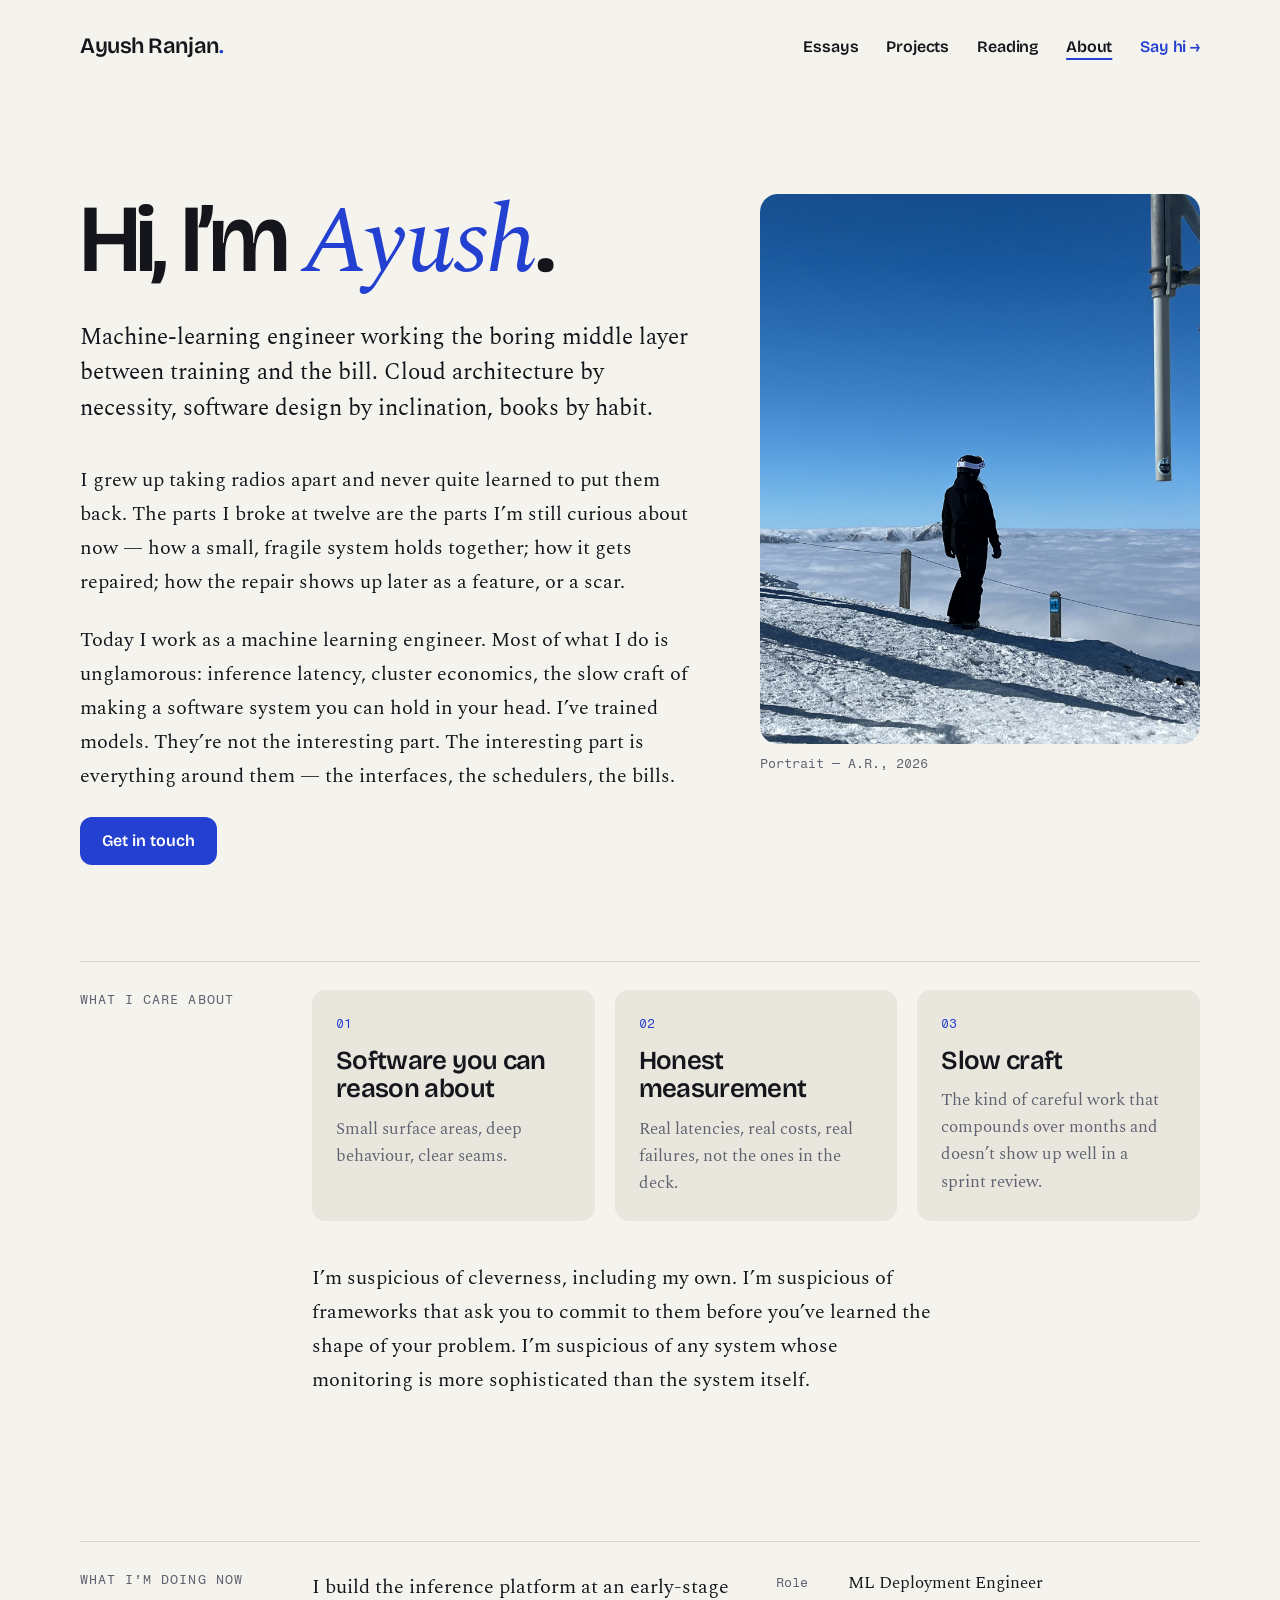
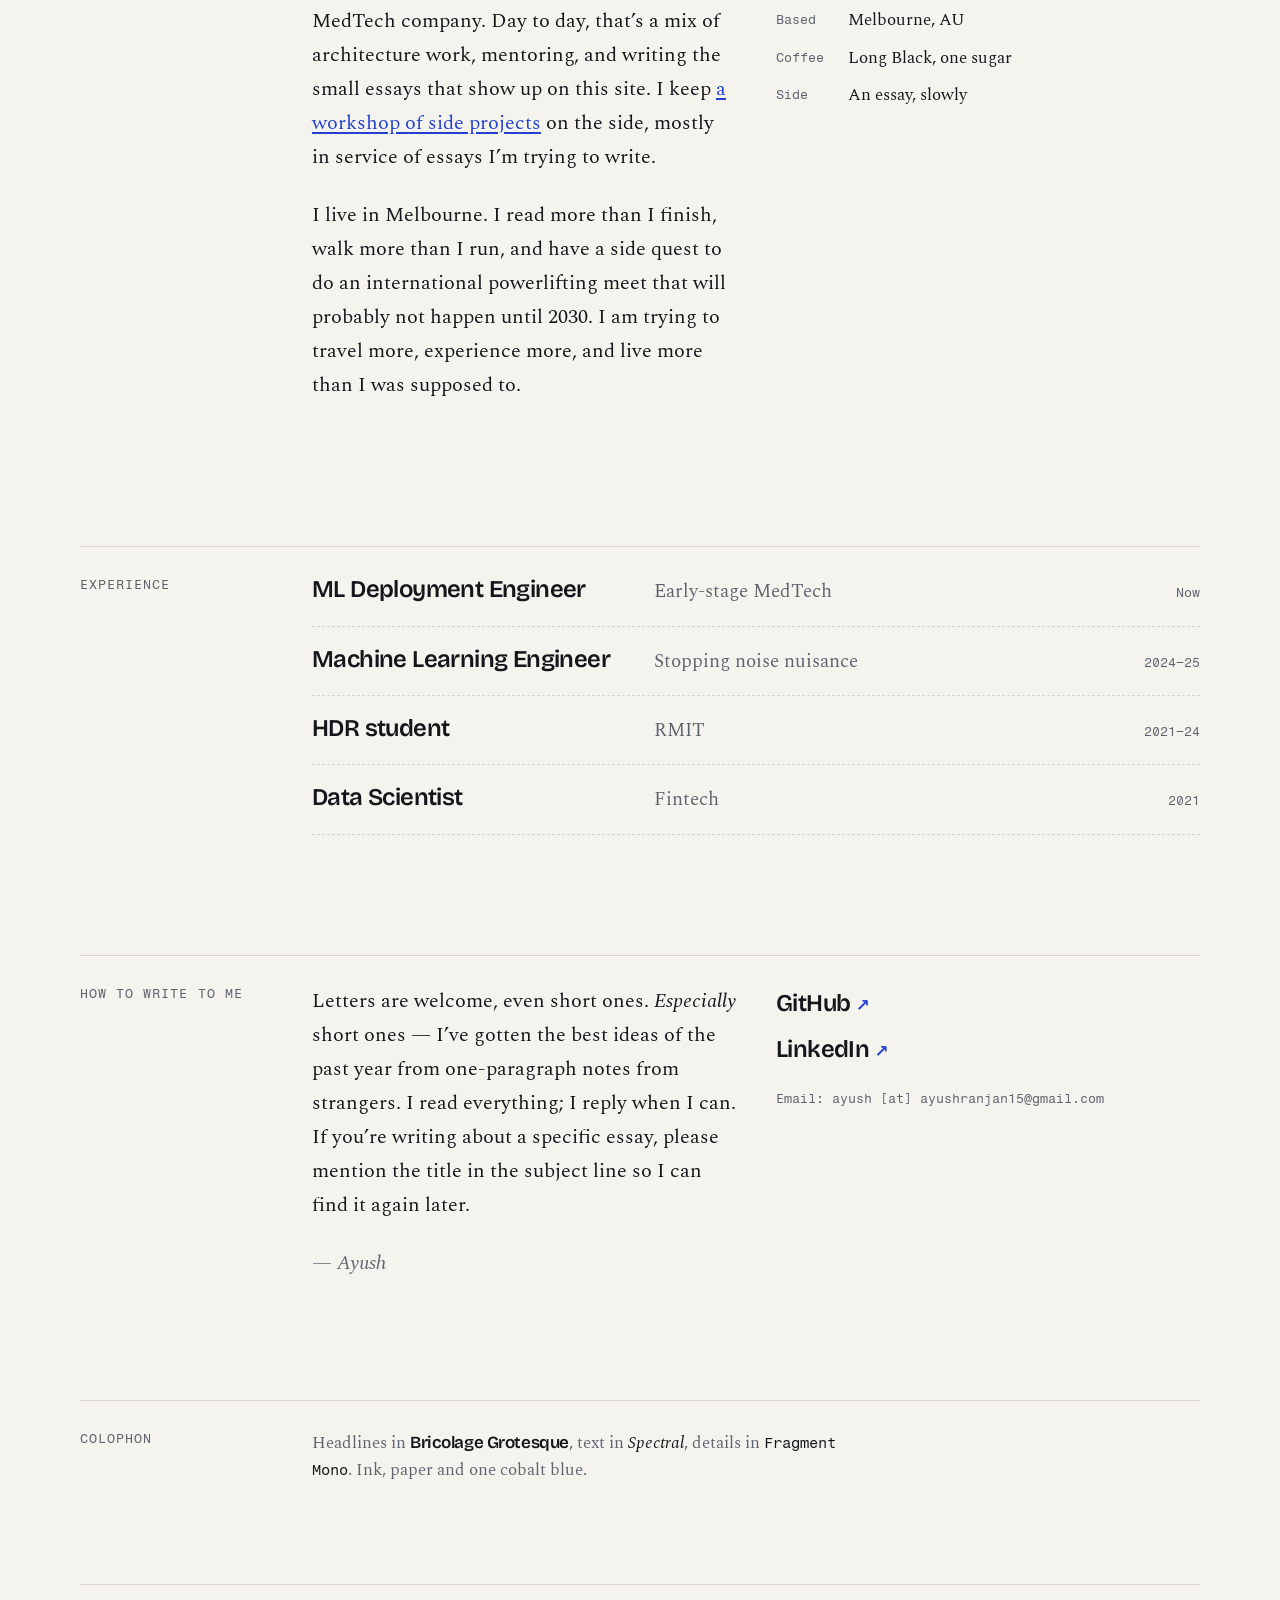
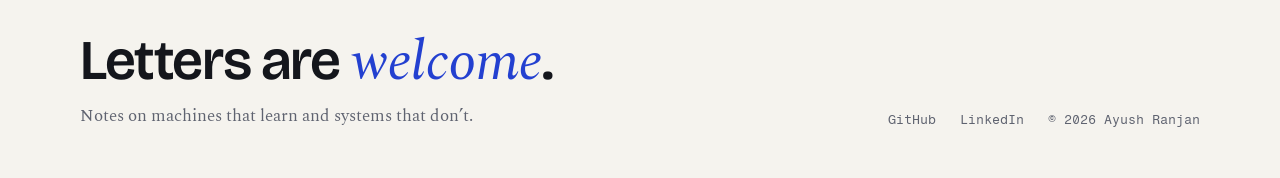
==== commit e52c7708: "design changes" ====
--- a/about.html
+++ b/about.html
@@ -1,155 +1,182 @@
 <!doctype html>
 <html lang="en">
 <head>
-  <meta charset="utf-8" />
-  <meta name="viewport" content="width=device-width,initial-scale=1" />
+  <meta charset="utf-8">
+  <meta name="viewport" content="width=device-width, initial-scale=1">
   <title>About — Ayush Ranjan</title>
+  <meta name="description" content="About Ayush Ranjan, machine-learning engineer in Melbourne.">
   <link rel="preconnect" href="https://fonts.googleapis.com">
   <link rel="preconnect" href="https://fonts.gstatic.com" crossorigin>
-  <link href="https://fonts.googleapis.com/css2?family=Inter:wght@400;500;600;700&family=JetBrains+Mono:wght@400;500&family=Source+Serif+4:ital,wght@0,400;0,500;0,600;0,700;1,400;1,500;1,600&display=swap" rel="stylesheet">
-  <link rel="stylesheet" href="press.css" />
+  <link href="https://fonts.googleapis.com/css2?family=Bricolage+Grotesque:opsz,wght@12..96,400..700&family=Fragment+Mono&family=Spectral:ital,wght@0,400;0,500;1,400&display=swap" rel="stylesheet">
+  <link rel="stylesheet" href="site.css">
 </head>
 <body>
-  <main class="pr-wrap" data-screen-label="About">
-    <header class="pr-nameplate">
+  <a class="skip-link" href="#main">Skip to content</a>
+
+  <header class="wrap site-header">
+    <a href="index.html" class="brand">Ayush Ranjan<span>.</span></a>
+    <nav class="site-nav" aria-label="Main">
+      <a href="writing.html">Essays</a>
+      <a href="projects.html">Projects</a>
+      <a href="reading.html">Reading</a>
+      <a href="about.html" aria-current="page">About</a>
+      <a href="#contact" class="cta">Say hi &rarr;</a>
+    </nav>
+  </header>
+
+  <main id="main">
+    <section class="wrap about-intro">
       <div>
-        <a href="index.html" class="pr-brand-serif">Ayush&nbsp;Ranjan</a>
-        <div class="pr-brand-sub">Notes on machines that learn and systems that don&rsquo;t.</div>
+        <h1 class="h page-title">Hi, I&rsquo;m <span class="accent-word">Ayush</span>.</h1>
+        <p class="lede">
+          Machine-learning engineer working the boring middle layer between training and the bill.
+          Cloud architecture by necessity, software design by inclination, books by habit.
+        </p>
+        <div class="prose">
+          <p>
+            I grew up taking radios apart and never quite learned to put them back. The
+            parts I broke at twelve are the parts I&rsquo;m still curious about now &mdash;
+            how a small, fragile system holds together; how it gets repaired; how the
+            repair shows up later as a feature, or a scar.
+          </p>
+          <p>
+            Today I work as a machine learning engineer. Most of what I do is unglamorous:
+            inference latency, cluster economics, the slow craft of making a software
+            system you can hold in your head. I&rsquo;ve trained models. They&rsquo;re not
+            the interesting part. The interesting part is everything around them &mdash; the
+            interfaces, the schedulers, the bills.
+          </p>
+        </div>
+        <a href="#contact" class="btn">Get in touch</a>
       </div>
-      <nav class="pr-nav">
-        <a href="index.html">Home</a>
-        <a href="writing.html">Essays</a>
-        <a href="projects.html">Projects</a>
-        <a href="reading.html">Reading</a>
-        <a href="about.html" class="is-current">About</a>
-      </nav>
-    </header>
-    <div class="pr-dateline">
-      <span>About the author</span>
-      <span class="pr-bullet">&middot;</span>
-      <span>A short, honest bio</span>
-      <span class="pr-bullet">&middot;</span>
-      <span>Letters welcome</span>
-    </div>
-
-    <div class="pr-double-rule"></div>
-
-    <section style="padding: 8px 0 16px">
-      <div class="pr-kicker" style="margin-bottom:14px">&sect; About</div>
-      <h1 style="font-family:var(--pr-serif); font-size:60px; font-weight:600; letter-spacing:-0.022em; margin:0 0 12px; line-height:1.02; text-wrap:balance;">
-        Ayush Ranjan.
-      </h1>
-      <p style="font-family:var(--pr-serif); font-style:italic; font-size:22px; color:var(--pr-ink-2); max-width:680px; margin: 0 0 24px; text-wrap:pretty;">
-        Machine-learning engineer working the boring middle layer between training and the bill.
-        Cloud architecture by necessity, software design by inclination, books by habit.
-      </p>
+      <figure class="portrait">
+        <img src="photos/me_for_about_page.JPG" alt="Ayush Ranjan on a ski slope" width="4032" height="3024" loading="eager">
+        <figcaption class="meta">Portrait &mdash; A.R., 2026</figcaption>
+      </figure>
     </section>
 
-    <section class="pr-about">
-      <div class="pr-about-body">
-        <p>
-          <span class="pr-dropcap">I</span>
-          grew up taking radios apart and never quite learned to put them back. The
-          parts I broke at twelve are the parts I&rsquo;m still curious about now &mdash;
-          how a small, fragile system holds together; how it gets repaired; how the
-          repair shows up later as a feature, or a scar.
-        </p>
-        <p>
-          Today I work as a machine learning engineer. Most of what I do is unglamorous:
-          inference latency, cluster economics, the slow craft of making a software
-          system you can hold in your head. I&rsquo;ve trained models. They&rsquo;re not
-          the interesting part. The interesting part is everything around them &mdash; the
-          interfaces, the schedulers, the bills.
-        </p>
+    <section class="wrap section" aria-labelledby="care-h">
+      <div class="section-grid">
+        <h2 class="label" id="care-h">What I care about</h2>
+        <div>
+          <div class="cards">
+            <div class="card">
+              <span class="meta" style="color:var(--accent)">01</span>
+              <h3 class="h card-title">Software you can reason about</h3>
+              <p>Small surface areas, deep behaviour, clear seams.</p>
+            </div>
+            <div class="card">
+              <span class="meta" style="color:var(--accent)">02</span>
+              <h3 class="h card-title">Honest measurement</h3>
+              <p>Real latencies, real costs, real failures, not the ones in the deck.</p>
+            </div>
+            <div class="card">
+              <span class="meta" style="color:var(--accent)">03</span>
+              <h3 class="h card-title">Slow craft</h3>
+              <p>The kind of careful work that compounds over months and doesn&rsquo;t show up well in a sprint review.</p>
+            </div>
+          </div>
+          <div class="prose" style="margin-top:40px;max-width:62ch">
+            <p>
+              I&rsquo;m suspicious of cleverness, including my own. I&rsquo;m suspicious of
+              frameworks that ask you to commit to them before you&rsquo;ve learned the
+              shape of your problem. I&rsquo;m suspicious of any system whose monitoring is
+              more sophisticated than the system itself.
+            </p>
+          </div>
+        </div>
+      </div>
+    </section>
 
-        <h2>What I care about</h2>
-        <p>
-          Three things, mostly. <em>Software you can reason about</em>: small surface
-          areas, deep behaviour, clear seams. <em>Honest measurement</em>: real
-          latencies, real costs, real failures, not the ones in the deck.
-          <em>Slow craft</em>: the kind of careful work that compounds over months and
-          doesn&rsquo;t show up well in a sprint review.
-        </p>
-        <p>
-          I&rsquo;m suspicious of cleverness, including my own. I&rsquo;m suspicious of
-          frameworks that ask you to commit to them before you&rsquo;ve learned the
-          shape of your problem. I&rsquo;m suspicious of any system whose monitoring is
-          more sophisticated than the system itself.
-        </p>
+    <section class="wrap section" aria-labelledby="now-h">
+      <div class="section-grid">
+        <h2 class="label" id="now-h">What I&rsquo;m doing now</h2>
+        <div class="split">
+          <div class="prose">
+            <p>
+              I build the inference platform at an early-stage MedTech company. Day to day,
+              that&rsquo;s a mix of architecture work, mentoring, and writing the small
+              essays that show up on this site. I keep <a href="projects.html">a workshop of side projects</a>
+              on the side, mostly in service of essays I&rsquo;m trying to write.
+            </p>
+            <p>
+              I live in Melbourne. I read more than I finish, walk more than I run, and
+              have a side quest to do an international powerlifting meet that will probably not happen until 2030.
+              I am trying to travel more, experience more, and live more than I was supposed to.
+            </p>
+          </div>
+          <dl class="facts">
+            <dt>Role</dt><dd>ML Deployment Engineer</dd>
+            <dt>Based</dt><dd>Melbourne, AU</dd>
+            <dt>Coffee</dt><dd>Long Black, one sugar</dd>
+            <dt>Side</dt><dd>An essay, slowly</dd>
+          </dl>
+        </div>
+      </div>
+    </section>
 
-        <h2>What I&rsquo;m doing now</h2>
-        <p>
-          I build the inference platform at an early-stage MedTech company. Day to day,
-          that&rsquo;s a mix of architecture work, mentoring, and writing the small
-          essays that show up on this site. I keep <a href="projects.html" style="color:var(--pr-accent);text-decoration:underline;text-underline-offset:3px">a workshop of side projects</a>
-          on the side, mostly in service of essays I&rsquo;m trying to write.
-        </p>
-        <p>
-          I live in Melbourne. I read more than I finish, walk more than I run, and
-          have a side quest to do an international powerlifting meet that will probably not happen until 2030.
-          I am trying to travel more, experience more, and live more than I was supposed to.
-        </p>
+    <section class="wrap section" aria-labelledby="exp-h">
+      <div class="section-grid">
+        <h2 class="label" id="exp-h">Experience</h2>
+        <ol class="timeline">
+          <li><span class="h role">ML Deployment Engineer</span><span class="org">Early-stage MedTech</span><span class="meta">Now</span></li>
+          <li><span class="h role">Machine Learning Engineer</span><span class="org">Stopping noise nuisance</span><span class="meta">2024&ndash;25</span></li>
+          <li><span class="h role">HDR student</span><span class="org">RMIT</span><span class="meta">2021&ndash;24</span></li>
+          <li><span class="h role">Data Scientist</span><span class="org">Fintech</span><span class="meta">2021</span></li>
+        </ol>
+      </div>
+    </section>
 
-        <h2>How to write to me</h2>
-        <p>
-          Letters are welcome, even short ones. <em>Especially</em> short ones &mdash;
-          I&rsquo;ve gotten the best ideas of the past year from one-paragraph notes
-          from strangers. I read everything; I reply when I can. If you&rsquo;re writing
-          about a specific essay, please mention the title in the subject line so I can
-          find it again later.
-        </p>
-        <p style="font-family:var(--pr-serif); font-style:italic; color:var(--pr-ink-2); margin-top: 1.6em;">
-          &mdash; Ayush
+    <section class="wrap" id="contact" aria-labelledby="contact-h">
+      <div class="section-grid">
+        <h2 class="label" id="contact-h">How to write to me</h2>
+        <div class="split">
+          <div class="prose">
+            <p>
+              Letters are welcome, even short ones. <em>Especially</em> short ones &mdash;
+              I&rsquo;ve gotten the best ideas of the past year from one-paragraph notes
+              from strangers. I read everything; I reply when I can. If you&rsquo;re writing
+              about a specific essay, please mention the title in the subject line so I can
+              find it again later.
+            </p>
+            <p style="font-style:italic;color:var(--muted)">&mdash; Ayush</p>
+          </div>
+          <div>
+            <ul class="link-list h">
+              <li><a href="https://github.com/AyushRanjan15" target="_blank" rel="noopener">GitHub <span class="arrow" aria-hidden="true">&#8599;</span></a></li>
+              <li><a href="https://www.linkedin.com/in/ayush-ranjan-015" target="_blank" rel="noopener">LinkedIn <span class="arrow" aria-hidden="true">&#8599;</span></a></li>
+            </ul>
+            <p class="meta" style="margin:20px 0 0">Email: ayush&nbsp;[at]&nbsp;ayushranjan15@gmail.com</p>
+          </div>
+        </div>
+      </div>
+    </section>
+
+    <section class="wrap" style="padding-top:96px" aria-labelledby="colophon-h">
+      <div class="section-grid">
+        <h2 class="label" id="colophon-h">Colophon</h2>
+        <p style="margin:0;color:var(--muted);font-size:17px;max-width:62ch">
+          Headlines in <span class="h" style="color:var(--fg)">Bricolage Grotesque</span>, text in
+          <span style="color:var(--fg);font-style:italic">Spectral</span>, details in
+          <span class="mono" style="color:var(--fg);font-size:15px">Fragment Mono</span>.
+          Ink, paper and one cobalt blue.
         </p>
       </div>
+    </section>
+  </main>
 
-      <aside class="pr-about-aside">
-        <div class="pr-portrait">
-          <img src="photos/me_for_about_page.JPG" alt="Ayush Ranjan on a ski slope" />
-        </div>
-        <div class="pr-portrait-caption">Portrait — A.R., 2026</div>
-
-        <div class="pr-aside-block">
-          <div class="pr-aside-label">Currently</div>
-          <ul class="pr-aside-list">
-            <li><span class="pr-k">Role</span><span>ML Deployment Engineer</span></li>
-            <li><span class="pr-k">Based</span><span>Melbourne, AU</span></li>
-            <li><span class="pr-k">Coffee</span><span>Long Black, one sugar</span></li>
-            <li><span class="pr-k">Side</span><span>An essay, slowly</span></li>
-          </ul>
-        </div>
-
-        <div class="pr-aside-block">
-          <div class="pr-aside-label">Previously</div>
-          <ul class="pr-aside-list">
-            <li><span class="pr-k">2024&ndash;25</span><span>MLE, stoping noise nuisance</span></li>
-            <li><span class="pr-k">2021&ndash;24</span><span>HDR student, RMIT</span></li>
-            <li><span class="pr-k">2021&ndash;21</span><span>Data Scientist, fintech</span></li>
-          </ul>
-        </div>
-
-        <div class="pr-aside-block">
-          <div class="pr-aside-label">Find me</div>
-          <ul class="pr-aside-list">
-            <li><span class="pr-k">Email</span><span>ayush&nbsp;[at]&nbsp;ayushranjan15@gmail.com</span></li>
-            <li><span class="pr-k">GitHub</span><span>@AyushRanjan15</span></li>
-            <li><span class="pr-k">LinkedIn</span><span>/in/ayush-ranjan-015</span></li>
-          </ul>
-        </div>
-      </aside>
-    </section>
-
-    <footer class="pr-foot">
-      <div class="pr-double-rule"></div>
-      <div class="pr-foot-row">
-        <span class="pr-foot-mark">A.R.</span>
-        <span class="pr-foot-text">&copy; 2026 Ayush Ranjan.</span>
-        <span class="pr-foot-links">
-          <a href="https://github.com/AyushRanjan15" target="_blank" rel="noopener">GitHub</a>
-          <a href="https://www.linkedin.com/in/ayush-ranjan-015" target="_blank" rel="noopener">LinkedIn</a>
-        </span>
+  <footer class="wrap site-footer">
+    <div class="footer-grid">
+      <div>
+        <p class="h footer-line">Letters are <span class="accent-word">welcome</span>.</p>
+        <p class="footer-sub">Notes on machines that learn and systems that don&rsquo;t.</p>
       </div>
-    </footer>
-  </main>
+      <div class="footer-links">
+        <a href="https://github.com/AyushRanjan15" target="_blank" rel="noopener">GitHub</a>
+        <a href="https://www.linkedin.com/in/ayush-ranjan-015" target="_blank" rel="noopener">LinkedIn</a>
+        <span>&copy; 2026 Ayush Ranjan</span>
+      </div>
+    </div>
+  </footer>
 </body>
 </html>
--- a/site.css
+++ b/site.css
@@ -0,0 +1,417 @@
+/* ============================================================
+   Ayush Ranjan — site styles
+   Type:   Bricolage Grotesque (headings) · Spectral (text) · Fragment Mono (labels)
+   Colour: "Ink & Cobalt"
+   ============================================================ */
+
+/* ── Colours ──────────────────────────────────────────────────
+   PAGE BACKGROUND: change --bg below (light mode), and the --bg
+   in the dark-mode block if you want dark mode to follow.
+   --surface is the slightly deeper tone used for cards and code;
+   keep it one small step darker than --bg.
+   If you pick a much darker or more saturated background, check
+   that --muted text is still readable on it (aim for 4.5:1).   */
+:root {
+  --bg:        #f5f3ee;   /* page background */
+  --surface:   #e9e6de;   /* cards, tags, code blocks */
+  --fg:        #14161c;   /* main text (ink) */
+  --muted:     #5f6370;   /* secondary text, dates, labels */
+  --line:      #d8d5cc;   /* rules and borders */
+  --accent:    #2340d0;   /* cobalt: links, highlights */
+  --on-accent: #ffffff;   /* text on cobalt */
+
+  --font-head: 'Bricolage Grotesque', system-ui, sans-serif;
+  --font-text: 'Spectral', Georgia, serif;
+  --font-mono: 'Fragment Mono', ui-monospace, SFMono-Regular, Menlo, monospace;
+
+  color-scheme: light dark;
+}
+
+@media (prefers-color-scheme: dark) {
+  :root {
+    --bg:        #0f1117;
+    --surface:   #191c25;
+    --fg:        #e7e5df;
+    --muted:     #9196a3;
+    --line:      #262a35;
+    --accent:    #8ea2ff;
+    --on-accent: #0f1117;
+  }
+}
+
+/* ── Base ────────────────────────────────────────────────────── */
+*, *::before, *::after { box-sizing: border-box; }
+
+html { -webkit-text-size-adjust: 100%; }
+
+body {
+  margin: 0;
+  background: var(--bg);
+  color: var(--fg);
+  font-family: var(--font-text);
+  font-size: 19px;
+  line-height: 1.6;
+  -webkit-font-smoothing: antialiased;
+  text-rendering: optimizeLegibility;
+}
+
+img { max-width: 100%; display: block; }
+
+a { color: var(--accent); text-underline-offset: 3px; }
+a:hover { color: var(--fg); }
+
+:focus-visible { outline: 2px solid var(--accent); outline-offset: 3px; border-radius: 4px; }
+
+.skip-link {
+  position: absolute; left: 16px; top: -100px;
+  background: var(--accent); color: var(--on-accent);
+  padding: 10px 16px; border-radius: 8px;
+  font-family: var(--font-head); font-weight: 600; text-decoration: none;
+}
+.skip-link:focus { top: 16px; }
+
+.wrap { max-width: 1200px; margin: 0 auto; padding-inline: 40px; }
+
+/* ── Type helpers ────────────────────────────────────────────── */
+.h { font-family: var(--font-head); font-weight: 600; letter-spacing: -0.025em; }
+.mono { font-family: var(--font-mono); letter-spacing: 0; }
+
+/* The italic cobalt word inside a headline */
+.accent-word {
+  font-family: var(--font-text);
+  font-style: italic;
+  font-weight: 400;
+  color: var(--accent);
+  letter-spacing: -0.01em;
+}
+
+.label {
+  margin: 0;
+  font-family: var(--font-mono);
+  font-size: 13px;
+  font-weight: 400;
+  color: var(--muted);
+  text-transform: uppercase;
+  letter-spacing: 0.08em;
+}
+
+.more { font-family: var(--font-mono); font-size: 13px; text-decoration: none; }
+.meta { font-family: var(--font-mono); font-size: 13px; color: var(--muted); }
+
+/* ── Header / nav ────────────────────────────────────────────── */
+.site-header {
+  display: flex;
+  justify-content: space-between;
+  align-items: center;
+  flex-wrap: wrap;
+  gap: 16px;
+  padding-block: 28px;
+}
+.brand {
+  font-family: var(--font-head);
+  font-weight: 600;
+  font-size: 22px;
+  letter-spacing: -0.02em;
+  color: var(--fg);
+  text-decoration: none;
+}
+.brand span { color: var(--accent); }
+.brand:hover { color: var(--fg); }
+
+.site-nav {
+  display: flex;
+  gap: 8px 28px;
+  flex-wrap: wrap;
+  font-family: var(--font-head);
+  font-weight: 600;
+  font-size: 16px;
+  letter-spacing: -0.01em;
+}
+.site-nav a { color: var(--fg); text-decoration: none; padding-block: 6px; }
+.site-nav a:hover { color: var(--accent); }
+.site-nav a[aria-current="page"] {
+  text-decoration: underline;
+  text-decoration-color: var(--accent);
+  text-decoration-thickness: 2px;
+  text-underline-offset: 6px;
+}
+.site-nav a.cta { color: var(--accent); }
+.site-nav a.cta:hover { color: var(--fg); }
+
+/* ── Home hero ───────────────────────────────────────────────── */
+.hero { padding-block: 120px; }
+.hero .label { margin-bottom: 28px; }
+.hero-title {
+  margin: 0 0 32px;
+  font-size: clamp(44px, 7.4vw, 96px);
+  line-height: 0.98;
+  letter-spacing: -0.04em;
+  max-width: 17ch;
+  text-wrap: balance;
+}
+.lede {
+  margin: 0 0 36px;
+  font-size: clamp(19px, 2vw, 23px);
+  line-height: 1.55;
+  max-width: 52ch;
+  text-wrap: pretty;
+}
+
+.pills { display: flex; gap: 8px; flex-wrap: wrap; margin: 0; padding: 0; list-style: none; }
+.pill {
+  font-family: var(--font-mono);
+  font-size: 13px;
+  line-height: 1.4;
+  background: var(--surface);
+  color: var(--fg);
+  padding: 6px 12px;
+  border-radius: 99px;
+}
+.pill--accent { background: var(--accent); color: var(--on-accent); }
+
+/* ── Inner page heads ────────────────────────────────────────── */
+.page-head { padding-block: 100px 72px; }
+.page-title {
+  margin: 0 0 24px;
+  font-size: clamp(56px, 8vw, 112px);
+  line-height: 0.95;
+  letter-spacing: -0.04em;
+}
+.page-intro { margin: 0; font-size: clamp(19px, 2vw, 22px); max-width: 52ch; text-wrap: pretty; }
+
+/* ── Sections with a side label ──────────────────────────────── */
+.section { padding-bottom: 120px; }
+.section-grid {
+  display: grid;
+  grid-template-columns: 200px minmax(0, 1fr);
+  gap: 32px;
+  border-top: 1px solid var(--line);
+  padding-top: 28px;
+}
+.section-grid--wide { grid-template-columns: 240px minmax(0, 1fr); }
+.section-side { display: flex; flex-direction: column; gap: 12px; }
+
+/* ── Empty state ─────────────────────────────────────────────── */
+.empty {
+  background: var(--surface);
+  border-radius: 14px;
+  padding: 28px 32px;
+}
+.empty-title { margin: 0 0 6px; font-size: 26px; line-height: 1.15; }
+.empty p { margin: 0; color: var(--muted); font-size: 17px; }
+.empty .empty-title { color: var(--fg); font-size: 26px; }
+
+/* ── Lists of projects / essays ──────────────────────────────── */
+.rows { list-style: none; margin: 0; padding: 0; }
+.row {
+  display: grid;
+  grid-template-columns: 48px minmax(0, 1fr) auto;
+  gap: 16px;
+  align-items: baseline;
+  padding: 20px 0;
+  border-top: 1px solid var(--line);
+  color: inherit;
+  text-decoration: none;
+}
+.row--dated { grid-template-columns: 90px minmax(0, 1fr) auto; }
+.rows li:last-child .row { border-bottom: 1px solid var(--line); }
+.row:hover { color: inherit; }
+.row-title { display: block; font-size: 26px; line-height: 1.2; }
+.row:hover .row-title { color: var(--accent); }
+.row-desc { color: var(--muted); font-size: 17px; }
+
+.cards { display: grid; grid-template-columns: repeat(3, minmax(0, 1fr)); gap: 20px; }
+.cards--two { grid-template-columns: repeat(2, minmax(0, 1fr)); }
+.card {
+  display: flex;
+  flex-direction: column;
+  gap: 12px;
+  background: var(--surface);
+  border-radius: 14px;
+  padding: 24px;
+  color: inherit;
+  text-decoration: none;
+}
+.card:hover { color: inherit; }
+.card-title { margin: 0; font-size: 26px; line-height: 1.1; }
+a.card:hover .card-title { color: var(--accent); }
+.card p { margin: 0; color: var(--muted); font-size: 17px; }
+
+/* ── "Now" strip ─────────────────────────────────────────────── */
+.now { display: grid; grid-template-columns: repeat(3, minmax(0, 1fr)); gap: 32px; margin: 0; }
+.now dt { margin: 0 0 8px; font-family: var(--font-mono); font-size: 12px; color: var(--accent); }
+.now dd { margin: 0; }
+
+/* ── Footer ──────────────────────────────────────────────────── */
+.site-footer { padding-block: 100px 48px; }
+.footer-grid {
+  display: grid;
+  grid-template-columns: repeat(2, minmax(0, 1fr));
+  gap: 32px;
+  align-items: end;
+  border-top: 1px solid var(--line);
+  padding-top: 48px;
+}
+.footer-line { margin: 0 0 12px; font-size: clamp(36px, 4.5vw, 56px); line-height: 1; }
+.footer-sub { margin: 0; color: var(--muted); font-size: 17px; }
+.footer-links {
+  display: flex;
+  gap: 8px 24px;
+  justify-content: flex-end;
+  flex-wrap: wrap;
+  font-family: var(--font-mono);
+  font-size: 13px;
+  color: var(--muted);
+}
+.footer-links a { color: var(--muted); text-decoration: none; }
+.footer-links a:hover { color: var(--accent); }
+
+/* ── About ───────────────────────────────────────────────────── */
+.about-intro {
+  display: grid;
+  grid-template-columns: minmax(0, 1.4fr) minmax(0, 1fr);
+  gap: 64px;
+  align-items: start;
+  padding-block: 100px 96px;
+}
+.about-intro .page-title { font-size: clamp(52px, 7.5vw, 104px); margin-bottom: 32px; }
+.portrait { margin: 0; }
+.portrait img {
+  width: 100%;
+  height: auto;
+  aspect-ratio: 4 / 5;
+  object-fit: cover;
+  border-radius: 18px;
+  background: var(--surface);
+}
+.portrait figcaption { margin-top: 10px; }
+
+.btn {
+  display: inline-flex;
+  align-items: center;
+  min-height: 48px;
+  padding: 0 22px;
+  border-radius: 12px;
+  font-family: var(--font-head);
+  font-weight: 600;
+  font-size: 16px;
+  text-decoration: none;
+  background: var(--accent);
+  color: var(--on-accent);
+}
+.btn:hover { color: var(--on-accent); filter: brightness(1.1); }
+
+.timeline { list-style: none; margin: 0; padding: 0; }
+.timeline li {
+  display: grid;
+  grid-template-columns: minmax(0, 1fr) minmax(0, 1.2fr) 140px;
+  gap: 24px;
+  align-items: baseline;
+  padding: 18px 0;
+  border-bottom: 1px dashed var(--line);
+}
+.timeline li:first-child { padding-top: 0; }
+.timeline .role { font-size: 24px; line-height: 1.2; }
+.timeline .org { color: var(--muted); }
+.timeline .meta { text-align: right; }
+
+.facts { margin: 0; align-content: start; display: grid; grid-template-columns: max-content 1fr; gap: 10px 24px; font-size: 17px; }
+.facts dt { font-family: var(--font-mono); font-size: 13px; color: var(--muted); padding-top: 3px; }
+.facts dd { margin: 0; }
+
+.split { display: grid; grid-template-columns: repeat(2, minmax(0, 1fr)); gap: 40px; }
+
+.link-list { list-style: none; margin: 0; padding: 0; display: flex; flex-direction: column; gap: 8px; font-size: 24px; }
+.link-list a { color: var(--fg); text-decoration: none; }
+.link-list a:hover { color: var(--accent); }
+.link-list .arrow { color: var(--accent); font-size: 0.7em; }
+
+/* ── Long-form text (about, essays, projects) ────────────────── */
+.prose { font-size: 20px; line-height: 1.7; }
+.prose p { margin: 0 0 24px; text-wrap: pretty; }
+.prose h2 {
+  font-family: var(--font-head);
+  font-weight: 600;
+  letter-spacing: -0.025em;
+  font-size: 32px;
+  line-height: 1.1;
+  margin: 56px 0 18px;
+}
+.prose h2:first-child { margin-top: 0; }
+.prose blockquote { margin: 44px 0; padding: 0 0 0 28px; border-left: 3px solid var(--accent); }
+.prose blockquote p {
+  font-family: var(--font-head);
+  font-weight: 600;
+  font-size: 30px;
+  line-height: 1.2;
+  letter-spacing: -0.02em;
+  margin: 0;
+}
+.prose code {
+  font-family: var(--font-mono);
+  font-size: 0.8em;
+  background: var(--surface);
+  padding: 2px 6px;
+  border-radius: 5px;
+}
+.prose pre {
+  margin: 0 0 24px;
+  background: var(--surface);
+  border-radius: 12px;
+  padding: 20px 22px;
+  font-family: var(--font-mono);
+  font-size: 15px;
+  line-height: 1.7;
+  overflow-x: auto;
+}
+.prose pre code { background: none; padding: 0; font-size: inherit; }
+.prose figure { margin: 40px 0; }
+.prose figure img { border-radius: 14px; }
+.prose figcaption { margin-top: 10px; font-family: var(--font-mono); font-size: 13px; color: var(--muted); }
+.prose ul, .prose ol { margin: 0 0 24px; padding-left: 1.2em; }
+.prose li { margin: 0.4em 0; }
+
+.narrow { max-width: 760px; margin-inline: auto; }
+
+.article-head { padding-block: 80px 56px; }
+.article-title {
+  margin: 32px 0 28px;
+  font-size: clamp(44px, 7vw, 96px);
+  line-height: 0.98;
+  letter-spacing: -0.04em;
+  text-wrap: balance;
+}
+.article-dek { margin: 0; font-size: clamp(21px, 2.3vw, 26px); line-height: 1.5; color: var(--muted); max-width: 40ch; }
+
+.facts-row { display: grid; grid-template-columns: repeat(4, minmax(0, 1fr)); gap: 24px; margin: 0; border-top: 1px solid var(--line); padding-top: 24px; }
+.facts-row dt { margin-bottom: 6px; }
+.facts-row dd { margin: 0; }
+
+.placeholder {
+  aspect-ratio: 16 / 9;
+  background: var(--surface);
+  border-radius: 16px;
+  display: flex;
+  align-items: center;
+  justify-content: center;
+  font-family: var(--font-mono);
+  font-size: 13px;
+  color: var(--muted);
+}
+
+/* ── Small screens ───────────────────────────────────────────── */
+@media (max-width: 760px) {
+  .wrap { padding-inline: 20px; }
+  .hero { padding-block: 64px 80px; }
+  .page-head, .about-intro { padding-block: 64px; }
+  .section { padding-bottom: 80px; }
+  .section-grid, .section-grid--wide, .cards, .cards--two, .now, .footer-grid, .about-intro, .split, .facts-row { grid-template-columns: minmax(0, 1fr); }
+  .about-intro { gap: 40px; }
+  .footer-links { justify-content: flex-start; }
+  .row { grid-template-columns: 36px minmax(0, 1fr); }
+  .row .meta { grid-column: 2; }
+  .row--dated { grid-template-columns: minmax(0, 1fr); gap: 4px; }
+  .row--dated .meta { grid-column: auto; }
+  .timeline li { grid-template-columns: minmax(0, 1fr); gap: 2px; }
+  .timeline .meta { text-align: left; }
+}
